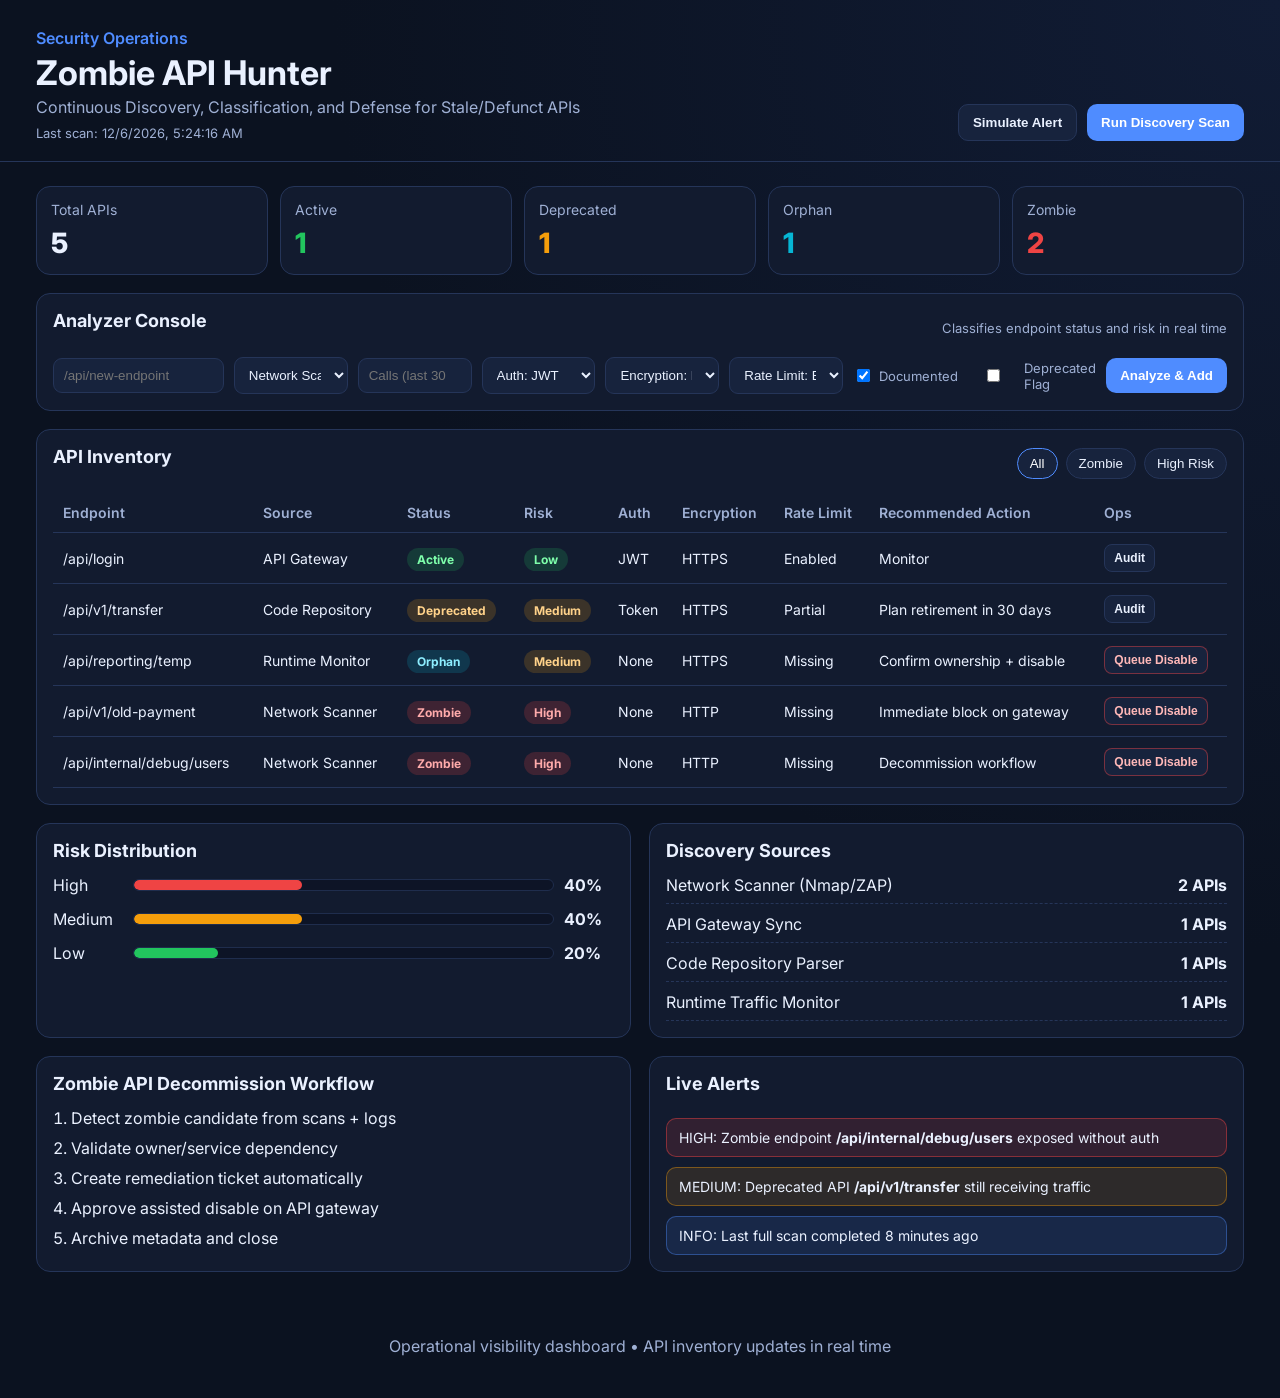
==== index.html @ e75af553 "prototype" ====
<!DOCTYPE html>
<html lang="en">
<head>
  <meta charset="UTF-8" />
  <meta name="viewport" content="width=device-width, initial-scale=1.0" />
  <title>Zombie API Hunter</title>
  <link rel="preconnect" href="https://fonts.googleapis.com" />
  <link rel="preconnect" href="https://fonts.gstatic.com" crossorigin />
  <link href="https://fonts.googleapis.com/css2?family=Inter:wght@400;500;600;700;800&display=swap" rel="stylesheet" />
  <link rel="stylesheet" href="styles.css" />
</head>
<body>
  <header class="topbar">
    <div>
      <p class="eyebrow">Security Operations</p>
      <h1>Zombie API Hunter</h1>
      <p class="subtitle">Continuous Discovery, Classification, and Defense for Stale/Defunct APIs</p>
      <p class="subtle" id="lastScan">Last scan: just now</p>
    </div>
    <div class="topbar-actions">
      <button class="btn btn-secondary" id="simulateBtn">Simulate Alert</button>
      <button class="btn btn-primary" id="scanBtn">Run Discovery Scan</button>
    </div>
  </header>

  <main class="dashboard">
    <section class="cards" aria-label="Key stats">
      <article class="card">
        <p class="card-title">Total APIs</p>
        <p class="card-value" id="totalApis">0</p>
      </article>
      <article class="card active">
        <p class="card-title">Active</p>
        <p class="card-value" id="activeApis">0</p>
      </article>
      <article class="card deprecated">
        <p class="card-title">Deprecated</p>
        <p class="card-value" id="deprecatedApis">0</p>
      </article>
      <article class="card orphan">
        <p class="card-title">Orphan</p>
        <p class="card-value" id="orphanApis">0</p>
      </article>
      <article class="card zombie">
        <p class="card-title">Zombie</p>
        <p class="card-value" id="zombieApis">0</p>
      </article>
    </section>

    <section class="panel">
      <div class="panel-header">
        <h2>Analyzer Console</h2>
        <span class="panel-note">Classifies endpoint status and risk in real time</span>
      </div>
      <form id="analyzerForm" class="analyzer-form">
        <input type="text" id="endpointInput" placeholder="/api/new-endpoint" required />
        <select id="sourceInput" required>
          <option value="network">Network Scanner</option>
          <option value="gateway">API Gateway</option>
          <option value="repo">Code Repository</option>
          <option value="runtime">Runtime Monitor</option>
        </select>
        <input type="number" id="callsInput" min="0" placeholder="Calls (last 30d)" required />
        <select id="authInput" required>
          <option value="jwt">Auth: JWT</option>
          <option value="token">Auth: Token</option>
          <option value="none">Auth: None</option>
        </select>
        <select id="encryptionInput" required>
          <option value="https">Encryption: HTTPS</option>
          <option value="http">Encryption: HTTP</option>
        </select>
        <select id="rateLimitInput" required>
          <option value="enabled">Rate Limit: Enabled</option>
          <option value="partial">Rate Limit: Partial</option>
          <option value="missing">Rate Limit: Missing</option>
        </select>
        <label><input type="checkbox" id="documentedInput" checked /> Documented</label>
        <label><input type="checkbox" id="deprecatedInput" /> Deprecated Flag</label>
        <button type="submit" class="btn btn-primary">Analyze & Add</button>
      </form>
    </section>

    <section class="panel inventory">
      <div class="panel-header">
        <h2>API Inventory</h2>
        <div class="filters">
          <button class="chip active" data-filter="all">All</button>
          <button class="chip" data-filter="zombie">Zombie</button>
          <button class="chip" data-filter="high">High Risk</button>
        </div>
      </div>
      <div class="table-wrap">
        <table>
          <thead>
            <tr>
              <th>Endpoint</th>
              <th>Source</th>
              <th>Status</th>
              <th>Risk</th>
              <th>Auth</th>
              <th>Encryption</th>
              <th>Rate Limit</th>
              <th>Recommended Action</th>
              <th>Ops</th>
            </tr>
          </thead>
          <tbody id="apiTableBody">
            <tr data-source="gateway" data-status="active" data-risk="low" data-documentation="true" data-calls="1200" data-deprecated="false">
              <td>/api/login</td>
              <td>API Gateway</td>
              <td><span class="badge status-active">Active</span></td>
              <td><span class="badge risk-low">Low</span></td>
              <td>JWT</td>
              <td>HTTPS</td>
              <td>Enabled</td>
              <td>Monitor</td>
              <td><button class="inline-btn" data-op="audit">Audit</button></td>
            </tr>
            <tr data-source="repo" data-status="deprecated" data-risk="medium" data-documentation="true" data-calls="56" data-deprecated="true">
              <td>/api/v1/transfer</td>
              <td>Code Repository</td>
              <td><span class="badge status-deprecated">Deprecated</span></td>
              <td><span class="badge risk-medium">Medium</span></td>
              <td>Token</td>
              <td>HTTPS</td>
              <td>Partial</td>
              <td>Plan retirement in 30 days</td>
              <td><button class="inline-btn" data-op="audit">Audit</button></td>
            </tr>
            <tr data-source="runtime" data-status="orphan" data-risk="medium" data-documentation="false" data-calls="0" data-deprecated="false">
              <td>/api/reporting/temp</td>
              <td>Runtime Monitor</td>
              <td><span class="badge status-orphan">Orphan</span></td>
              <td><span class="badge risk-medium">Medium</span></td>
              <td>None</td>
              <td>HTTPS</td>
              <td>Missing</td>
              <td>Confirm ownership + disable</td>
              <td><button class="inline-btn warn" data-op="queue-disable">Queue Disable</button></td>
            </tr>
            <tr data-source="network" data-status="zombie" data-risk="high" data-documentation="false" data-calls="0" data-deprecated="false">
              <td>/api/v1/old-payment</td>
              <td>Network Scanner</td>
              <td><span class="badge status-zombie">Zombie</span></td>
              <td><span class="badge risk-high">High</span></td>
              <td>None</td>
              <td>HTTP</td>
              <td>Missing</td>
              <td>Immediate block on gateway</td>
              <td><button class="inline-btn warn" data-op="queue-disable">Queue Disable</button></td>
            </tr>
            <tr data-source="network" data-status="zombie" data-risk="high" data-documentation="false" data-calls="0" data-deprecated="false">
              <td>/api/internal/debug/users</td>
              <td>Network Scanner</td>
              <td><span class="badge status-zombie">Zombie</span></td>
              <td><span class="badge risk-high">High</span></td>
              <td>None</td>
              <td>HTTP</td>
              <td>Missing</td>
              <td>Decommission workflow</td>
              <td><button class="inline-btn warn" data-op="queue-disable">Queue Disable</button></td>
            </tr>
          </tbody>
        </table>
      </div>
    </section>

    <section class="grid-2">
      <article class="panel">
        <h2>Risk Distribution</h2>
        <div class="bars">
          <div class="bar-row">
            <span>High</span>
            <div class="bar"><div class="fill high" id="highRiskFill" style="width: 0%"></div></div>
            <strong id="highRiskPct">0%</strong>
          </div>
          <div class="bar-row">
            <span>Medium</span>
            <div class="bar"><div class="fill medium" id="mediumRiskFill" style="width: 0%"></div></div>
            <strong id="mediumRiskPct">0%</strong>
          </div>
          <div class="bar-row">
            <span>Low</span>
            <div class="bar"><div class="fill low" id="lowRiskFill" style="width: 0%"></div></div>
            <strong id="lowRiskPct">0%</strong>
          </div>
        </div>
      </article>

      <article class="panel">
        <h2>Discovery Sources</h2>
        <ul class="source-list">
          <li><span>Network Scanner (Nmap/ZAP)</span><strong id="sourceNetwork">0 APIs</strong></li>
          <li><span>API Gateway Sync</span><strong id="sourceGateway">0 APIs</strong></li>
          <li><span>Code Repository Parser</span><strong id="sourceRepo">0 APIs</strong></li>
          <li><span>Runtime Traffic Monitor</span><strong id="sourceRuntime">0 APIs</strong></li>
        </ul>
      </article>
    </section>

    <section class="grid-2">
      <article class="panel">
        <h2>Zombie API Decommission Workflow</h2>
        <ol class="workflow">
          <li>Detect zombie candidate from scans + logs</li>
          <li>Validate owner/service dependency</li>
          <li>Create remediation ticket automatically</li>
          <li>Approve assisted disable on API gateway</li>
          <li>Archive metadata and close</li>
        </ol>
      </article>

      <article class="panel alerts" id="alertPanel">
        <h2>Live Alerts</h2>
        <div class="alert danger">HIGH: Zombie endpoint <strong>/api/internal/debug/users</strong> exposed without auth</div>
        <div class="alert warning">MEDIUM: Deprecated API <strong>/api/v1/transfer</strong> still receiving traffic</div>
        <div class="alert info">INFO: Last full scan completed 8 minutes ago</div>
      </article>
    </section>
  </main>

  <footer>
    <p>Operational visibility dashboard • API inventory updates in real time</p>
  </footer>

  <script src="script.js"></script>
</body>
</html>
---- styles.css ----
:root {
  --bg: #0b1220;
  --panel: #121b2f;
  --panel-soft: #17233d;
  --text: #eaf1ff;
  --muted: #9fb0d4;
  --line: #253559;
  --primary: #4f8cff;
  --active: #22c55e;
  --deprecated: #f59e0b;
  --orphan: #06b6d4;
  --zombie: #ef4444;
  --high: #ef4444;
  --medium: #f59e0b;
  --low: #22c55e;
}

* {
  box-sizing: border-box;
}

body {
  margin: 0;
  font-family: Inter, system-ui, -apple-system, Segoe UI, sans-serif;
  background: radial-gradient(circle at top right, #111c35 0%, var(--bg) 50%);
  color: var(--text);
}

.topbar {
  display: flex;
  justify-content: space-between;
  align-items: end;
  padding: 28px 36px 20px;
  border-bottom: 1px solid var(--line);
  gap: 16px;
}

.eyebrow {
  margin: 0;
  color: var(--primary);
  font-weight: 600;
}

h1 {
  margin: 4px 0;
  font-size: 34px;
}

.subtitle {
  margin: 0;
  color: var(--muted);
}

.subtle {
  margin: 8px 0 0;
  color: var(--muted);
  font-size: 13px;
}

.topbar-actions {
  display: flex;
  gap: 10px;
}

.btn {
  border: none;
  border-radius: 10px;
  padding: 10px 14px;
  cursor: pointer;
  font-weight: 600;
}

.btn-primary {
  background: var(--primary);
  color: white;
}

.btn-secondary {
  background: var(--panel-soft);
  color: var(--text);
  border: 1px solid var(--line);
}

.dashboard {
  padding: 24px 36px 40px;
  display: grid;
  gap: 18px;
}

.cards {
  display: grid;
  grid-template-columns: repeat(5, 1fr);
  gap: 12px;
}

.card {
  background: var(--panel);
  border: 1px solid var(--line);
  border-radius: 14px;
  padding: 14px;
}

.card-title {
  margin: 0;
  color: var(--muted);
  font-size: 14px;
}

.card-value {
  margin: 8px 0 0;
  font-size: 28px;
  font-weight: 800;
}

.card.active .card-value {
  color: var(--active);
}

.card.deprecated .card-value {
  color: var(--deprecated);
}

.card.orphan .card-value {
  color: var(--orphan);
}

.card.zombie .card-value {
  color: var(--zombie);
}

.panel {
  background: var(--panel);
  border: 1px solid var(--line);
  border-radius: 14px;
  padding: 16px;
}

.panel h2 {
  margin: 0 0 14px;
  font-size: 18px;
}

.panel-header {
  display: flex;
  justify-content: space-between;
  align-items: center;
  margin-bottom: 12px;
}

.panel-note {
  color: var(--muted);
  font-size: 13px;
}

.analyzer-form {
  display: grid;
  grid-template-columns: 1.5fr 1fr 1fr 1fr 1fr 1fr auto auto auto;
  gap: 10px;
  align-items: center;
}

.analyzer-form input,
.analyzer-form select {
  width: 100%;
  background: var(--panel-soft);
  border: 1px solid var(--line);
  color: var(--text);
  border-radius: 9px;
  padding: 9px 10px;
}

.analyzer-form label {
  font-size: 13px;
  color: var(--muted);
  display: flex;
  align-items: center;
  gap: 6px;
}

.filters {
  display: flex;
  gap: 8px;
}

.chip {
  border: 1px solid var(--line);
  background: var(--panel-soft);
  color: var(--text);
  border-radius: 999px;
  padding: 7px 12px;
  cursor: pointer;
}

.chip.active {
  border-color: var(--primary);
  color: white;
}

.table-wrap {
  overflow-x: auto;
}

table {
  width: 100%;
  border-collapse: collapse;
  min-width: 860px;
}

th,
td {
  border-bottom: 1px solid var(--line);
  text-align: left;
  padding: 11px 10px;
  font-size: 14px;
}

th {
  color: var(--muted);
  font-weight: 600;
}

.badge {
  border-radius: 999px;
  padding: 4px 10px;
  font-size: 12px;
  font-weight: 700;
}

.inline-btn {
  background: var(--panel-soft);
  border: 1px solid var(--line);
  color: var(--text);
  border-radius: 8px;
  padding: 6px 9px;
  cursor: pointer;
  font-size: 12px;
  font-weight: 600;
}

.inline-btn.warn {
  border-color: rgba(239, 68, 68, 0.45);
  color: #ffb8b8;
}

.status-active {
  background: rgba(34, 197, 94, 0.18);
  color: #7effab;
}

.status-deprecated {
  background: rgba(245, 158, 11, 0.18);
  color: #ffd28a;
}

.status-orphan {
  background: rgba(6, 182, 212, 0.18);
  color: #8deeff;
}

.status-zombie {
  background: rgba(239, 68, 68, 0.2);
  color: #ffabab;
}

.risk-high {
  background: rgba(239, 68, 68, 0.2);
  color: #ffabab;
}

.risk-medium {
  background: rgba(245, 158, 11, 0.18);
  color: #ffd28a;
}

.risk-low {
  background: rgba(34, 197, 94, 0.18);
  color: #7effab;
}

.grid-2 {
  display: grid;
  grid-template-columns: 1fr 1fr;
  gap: 18px;
}

.bars {
  display: grid;
  gap: 14px;
}

.bar-row {
  display: grid;
  grid-template-columns: 70px 1fr 50px;
  align-items: center;
  gap: 10px;
}

.bar {
  height: 12px;
  border-radius: 999px;
  background: #0d1426;
  overflow: hidden;
  border: 1px solid #1f2d4d;
}

.fill {
  height: 100%;
  border-radius: 999px;
}

.fill.high {
  background: var(--high);
}

.fill.medium {
  background: var(--medium);
}

.fill.low {
  background: var(--low);
}

.source-list,
.workflow {
  margin: 0;
  padding-left: 18px;
  display: grid;
  gap: 10px;
}

.source-list {
  list-style: none;
  padding: 0;
}

.source-list li {
  display: flex;
  justify-content: space-between;
  border-bottom: 1px dashed var(--line);
  padding-bottom: 8px;
}

.alerts {
  display: grid;
  gap: 10px;
}

.alert {
  border-radius: 10px;
  padding: 10px 12px;
  border: 1px solid var(--line);
  font-size: 14px;
}

.alert.danger {
  background: rgba(239, 68, 68, 0.14);
  border-color: rgba(239, 68, 68, 0.45);
}

.alert.warning {
  background: rgba(245, 158, 11, 0.12);
  border-color: rgba(245, 158, 11, 0.4);
}

.alert.info {
  background: rgba(79, 140, 255, 0.12);
  border-color: rgba(79, 140, 255, 0.4);
}

footer {
  text-align: center;
  color: var(--muted);
  padding: 8px 20px 26px;
}

@media (max-width: 1024px) {
  .cards {
    grid-template-columns: repeat(2, 1fr);
  }

  .analyzer-form {
    grid-template-columns: 1fr 1fr;
  }

  .grid-2 {
    grid-template-columns: 1fr;
  }

  .topbar {
    flex-direction: column;
    align-items: start;
  }
}
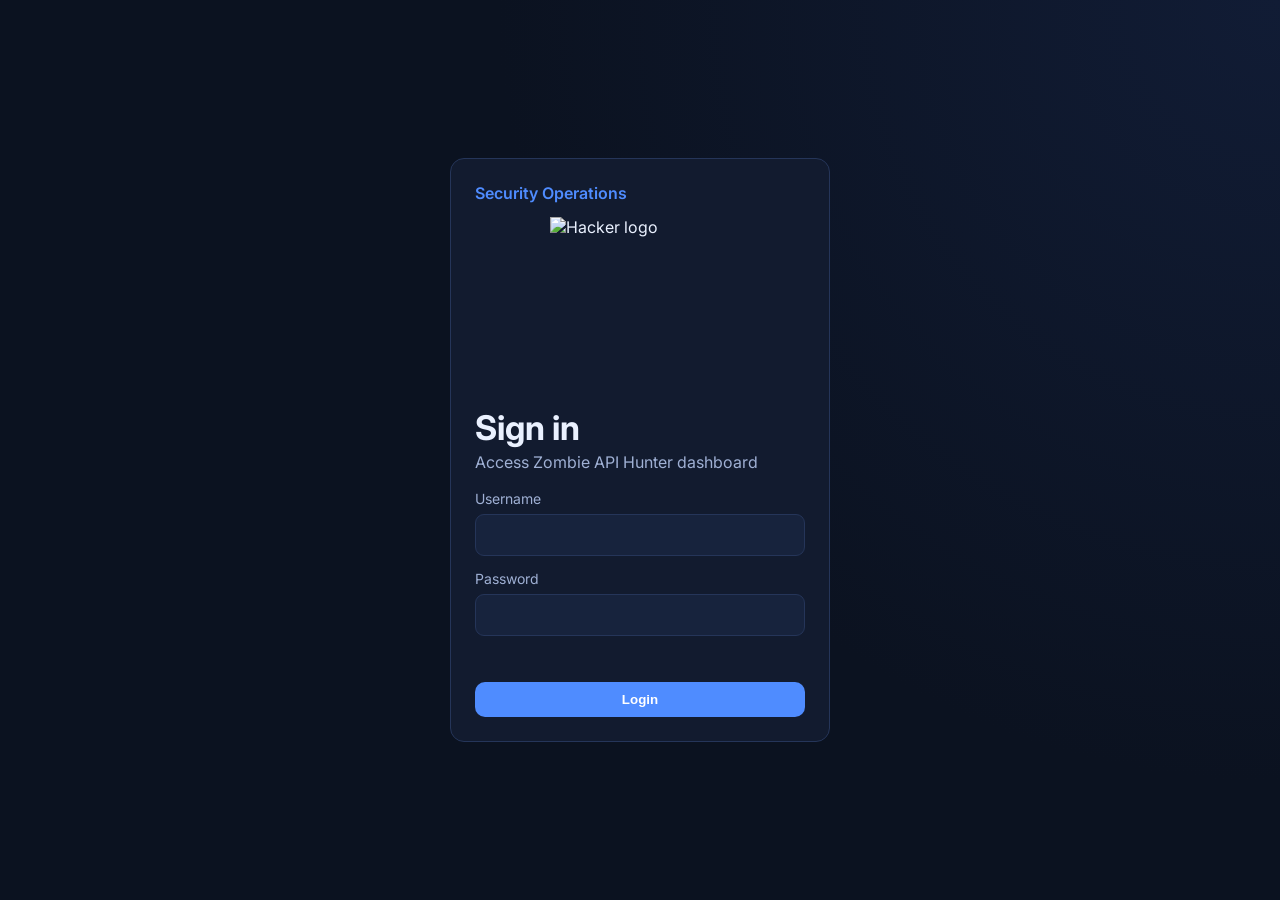
==== commit 1d430079: "log in page" ====
--- a/index.html
+++ b/index.html
@@ -1,229 +1,230 @@
-<!DOCTYPE html>
-<html lang="en">
-<head>
-  <meta charset="UTF-8" />
-  <meta name="viewport" content="width=device-width, initial-scale=1.0" />
-  <title>Zombie API Hunter</title>
-  <link rel="preconnect" href="https://fonts.googleapis.com" />
-  <link rel="preconnect" href="https://fonts.gstatic.com" crossorigin />
-  <link href="https://fonts.googleapis.com/css2?family=Inter:wght@400;500;600;700;800&display=swap" rel="stylesheet" />
-  <link rel="stylesheet" href="styles.css" />
-</head>
-<body>
-  <header class="topbar">
-    <div>
-      <p class="eyebrow">Security Operations</p>
-      <h1>Zombie API Hunter</h1>
-      <p class="subtitle">Continuous Discovery, Classification, and Defense for Stale/Defunct APIs</p>
-      <p class="subtle" id="lastScan">Last scan: just now</p>
-    </div>
-    <div class="topbar-actions">
-      <button class="btn btn-secondary" id="simulateBtn">Simulate Alert</button>
-      <button class="btn btn-primary" id="scanBtn">Run Discovery Scan</button>
-    </div>
-  </header>
-
-  <main class="dashboard">
-    <section class="cards" aria-label="Key stats">
-      <article class="card">
-        <p class="card-title">Total APIs</p>
-        <p class="card-value" id="totalApis">0</p>
-      </article>
-      <article class="card active">
-        <p class="card-title">Active</p>
-        <p class="card-value" id="activeApis">0</p>
-      </article>
-      <article class="card deprecated">
-        <p class="card-title">Deprecated</p>
-        <p class="card-value" id="deprecatedApis">0</p>
-      </article>
-      <article class="card orphan">
-        <p class="card-title">Orphan</p>
-        <p class="card-value" id="orphanApis">0</p>
-      </article>
-      <article class="card zombie">
-        <p class="card-title">Zombie</p>
-        <p class="card-value" id="zombieApis">0</p>
-      </article>
-    </section>
-
-    <section class="panel">
-      <div class="panel-header">
-        <h2>Analyzer Console</h2>
-        <span class="panel-note">Classifies endpoint status and risk in real time</span>
-      </div>
-      <form id="analyzerForm" class="analyzer-form">
-        <input type="text" id="endpointInput" placeholder="/api/new-endpoint" required />
-        <select id="sourceInput" required>
-          <option value="network">Network Scanner</option>
-          <option value="gateway">API Gateway</option>
-          <option value="repo">Code Repository</option>
-          <option value="runtime">Runtime Monitor</option>
-        </select>
-        <input type="number" id="callsInput" min="0" placeholder="Calls (last 30d)" required />
-        <select id="authInput" required>
-          <option value="jwt">Auth: JWT</option>
-          <option value="token">Auth: Token</option>
-          <option value="none">Auth: None</option>
-        </select>
-        <select id="encryptionInput" required>
-          <option value="https">Encryption: HTTPS</option>
-          <option value="http">Encryption: HTTP</option>
-        </select>
-        <select id="rateLimitInput" required>
-          <option value="enabled">Rate Limit: Enabled</option>
-          <option value="partial">Rate Limit: Partial</option>
-          <option value="missing">Rate Limit: Missing</option>
-        </select>
-        <label><input type="checkbox" id="documentedInput" checked /> Documented</label>
-        <label><input type="checkbox" id="deprecatedInput" /> Deprecated Flag</label>
-        <button type="submit" class="btn btn-primary">Analyze & Add</button>
-      </form>
-    </section>
-
-    <section class="panel inventory">
-      <div class="panel-header">
-        <h2>API Inventory</h2>
-        <div class="filters">
-          <button class="chip active" data-filter="all">All</button>
-          <button class="chip" data-filter="zombie">Zombie</button>
-          <button class="chip" data-filter="high">High Risk</button>
-        </div>
-      </div>
-      <div class="table-wrap">
-        <table>
-          <thead>
-            <tr>
-              <th>Endpoint</th>
-              <th>Source</th>
-              <th>Status</th>
-              <th>Risk</th>
-              <th>Auth</th>
-              <th>Encryption</th>
-              <th>Rate Limit</th>
-              <th>Recommended Action</th>
-              <th>Ops</th>
-            </tr>
-          </thead>
-          <tbody id="apiTableBody">
-            <tr data-source="gateway" data-status="active" data-risk="low" data-documentation="true" data-calls="1200" data-deprecated="false">
-              <td>/api/login</td>
-              <td>API Gateway</td>
-              <td><span class="badge status-active">Active</span></td>
-              <td><span class="badge risk-low">Low</span></td>
-              <td>JWT</td>
-              <td>HTTPS</td>
-              <td>Enabled</td>
-              <td>Monitor</td>
-              <td><button class="inline-btn" data-op="audit">Audit</button></td>
-            </tr>
-            <tr data-source="repo" data-status="deprecated" data-risk="medium" data-documentation="true" data-calls="56" data-deprecated="true">
-              <td>/api/v1/transfer</td>
-              <td>Code Repository</td>
-              <td><span class="badge status-deprecated">Deprecated</span></td>
-              <td><span class="badge risk-medium">Medium</span></td>
-              <td>Token</td>
-              <td>HTTPS</td>
-              <td>Partial</td>
-              <td>Plan retirement in 30 days</td>
-              <td><button class="inline-btn" data-op="audit">Audit</button></td>
-            </tr>
-            <tr data-source="runtime" data-status="orphan" data-risk="medium" data-documentation="false" data-calls="0" data-deprecated="false">
-              <td>/api/reporting/temp</td>
-              <td>Runtime Monitor</td>
-              <td><span class="badge status-orphan">Orphan</span></td>
-              <td><span class="badge risk-medium">Medium</span></td>
-              <td>None</td>
-              <td>HTTPS</td>
-              <td>Missing</td>
-              <td>Confirm ownership + disable</td>
-              <td><button class="inline-btn warn" data-op="queue-disable">Queue Disable</button></td>
-            </tr>
-            <tr data-source="network" data-status="zombie" data-risk="high" data-documentation="false" data-calls="0" data-deprecated="false">
-              <td>/api/v1/old-payment</td>
-              <td>Network Scanner</td>
-              <td><span class="badge status-zombie">Zombie</span></td>
-              <td><span class="badge risk-high">High</span></td>
-              <td>None</td>
-              <td>HTTP</td>
-              <td>Missing</td>
-              <td>Immediate block on gateway</td>
-              <td><button class="inline-btn warn" data-op="queue-disable">Queue Disable</button></td>
-            </tr>
-            <tr data-source="network" data-status="zombie" data-risk="high" data-documentation="false" data-calls="0" data-deprecated="false">
-              <td>/api/internal/debug/users</td>
-              <td>Network Scanner</td>
-              <td><span class="badge status-zombie">Zombie</span></td>
-              <td><span class="badge risk-high">High</span></td>
-              <td>None</td>
-              <td>HTTP</td>
-              <td>Missing</td>
-              <td>Decommission workflow</td>
-              <td><button class="inline-btn warn" data-op="queue-disable">Queue Disable</button></td>
-            </tr>
-          </tbody>
-        </table>
-      </div>
-    </section>
-
-    <section class="grid-2">
-      <article class="panel">
-        <h2>Risk Distribution</h2>
-        <div class="bars">
-          <div class="bar-row">
-            <span>High</span>
-            <div class="bar"><div class="fill high" id="highRiskFill" style="width: 0%"></div></div>
-            <strong id="highRiskPct">0%</strong>
-          </div>
-          <div class="bar-row">
-            <span>Medium</span>
-            <div class="bar"><div class="fill medium" id="mediumRiskFill" style="width: 0%"></div></div>
-            <strong id="mediumRiskPct">0%</strong>
-          </div>
-          <div class="bar-row">
-            <span>Low</span>
-            <div class="bar"><div class="fill low" id="lowRiskFill" style="width: 0%"></div></div>
-            <strong id="lowRiskPct">0%</strong>
-          </div>
-        </div>
-      </article>
-
-      <article class="panel">
-        <h2>Discovery Sources</h2>
-        <ul class="source-list">
-          <li><span>Network Scanner (Nmap/ZAP)</span><strong id="sourceNetwork">0 APIs</strong></li>
-          <li><span>API Gateway Sync</span><strong id="sourceGateway">0 APIs</strong></li>
-          <li><span>Code Repository Parser</span><strong id="sourceRepo">0 APIs</strong></li>
-          <li><span>Runtime Traffic Monitor</span><strong id="sourceRuntime">0 APIs</strong></li>
-        </ul>
-      </article>
-    </section>
-
-    <section class="grid-2">
-      <article class="panel">
-        <h2>Zombie API Decommission Workflow</h2>
-        <ol class="workflow">
-          <li>Detect zombie candidate from scans + logs</li>
-          <li>Validate owner/service dependency</li>
-          <li>Create remediation ticket automatically</li>
-          <li>Approve assisted disable on API gateway</li>
-          <li>Archive metadata and close</li>
-        </ol>
-      </article>
-
-      <article class="panel alerts" id="alertPanel">
-        <h2>Live Alerts</h2>
-        <div class="alert danger">HIGH: Zombie endpoint <strong>/api/internal/debug/users</strong> exposed without auth</div>
-        <div class="alert warning">MEDIUM: Deprecated API <strong>/api/v1/transfer</strong> still receiving traffic</div>
-        <div class="alert info">INFO: Last full scan completed 8 minutes ago</div>
-      </article>
-    </section>
-  </main>
-
-  <footer>
-    <p>Operational visibility dashboard • API inventory updates in real time</p>
-  </footer>
-
-  <script src="script.js"></script>
-</body>
+<!DOCTYPE html>
+<html lang="en">
+<head>
+  <meta charset="UTF-8" />
+  <meta name="viewport" content="width=device-width, initial-scale=1.0" />
+  <title>Zombie API Hunter</title>
+  <link rel="preconnect" href="https://fonts.googleapis.com" />
+  <link rel="preconnect" href="https://fonts.gstatic.com" crossorigin />
+  <link href="https://fonts.googleapis.com/css2?family=Inter:wght@400;500;600;700;800&display=swap" rel="stylesheet" />
+  <link rel="stylesheet" href="styles.css" />
+</head>
+<body>
+  <header class="topbar">
+    <div>
+      <p class="eyebrow">Security Operations</p>
+      <h1>Zombie API Hunter</h1>
+      <p class="subtitle">Continuous Discovery, Classification, and Defense for Stale/Defunct APIs</p>
+      <p class="subtle" id="lastScan">Last scan: just now</p>
+    </div>
+    <div class="topbar-actions">
+      <button class="btn btn-secondary" id="logoutBtn">Logout</button>
+      <button class="btn btn-secondary" id="simulateBtn">Simulate Alert</button>
+      <button class="btn btn-primary" id="scanBtn">Run Discovery Scan</button>
+    </div>
+  </header>
+
+  <main class="dashboard">
+    <section class="cards" aria-label="Key stats">
+      <article class="card">
+        <p class="card-title">Total APIs</p>
+        <p class="card-value" id="totalApis">0</p>
+      </article>
+      <article class="card active">
+        <p class="card-title">Active</p>
+        <p class="card-value" id="activeApis">0</p>
+      </article>
+      <article class="card deprecated">
+        <p class="card-title">Deprecated</p>
+        <p class="card-value" id="deprecatedApis">0</p>
+      </article>
+      <article class="card orphan">
+        <p class="card-title">Orphan</p>
+        <p class="card-value" id="orphanApis">0</p>
+      </article>
+      <article class="card zombie">
+        <p class="card-title">Zombie</p>
+        <p class="card-value" id="zombieApis">0</p>
+      </article>
+    </section>
+
+    <section class="panel">
+      <div class="panel-header">
+        <h2>Analyzer Console</h2>
+        <span class="panel-note">Classifies endpoint status and risk in real time</span>
+      </div>
+      <form id="analyzerForm" class="analyzer-form">
+        <input type="text" id="endpointInput" placeholder="/api/new-endpoint" required />
+        <select id="sourceInput" required>
+          <option value="network">Network Scanner</option>
+          <option value="gateway">API Gateway</option>
+          <option value="repo">Code Repository</option>
+          <option value="runtime">Runtime Monitor</option>
+        </select>
+        <input type="number" id="callsInput" min="0" placeholder="Calls (last 30d)" required />
+        <select id="authInput" required>
+          <option value="jwt">Auth: JWT</option>
+          <option value="token">Auth: Token</option>
+          <option value="none">Auth: None</option>
+        </select>
+        <select id="encryptionInput" required>
+          <option value="https">Encryption: HTTPS</option>
+          <option value="http">Encryption: HTTP</option>
+        </select>
+        <select id="rateLimitInput" required>
+          <option value="enabled">Rate Limit: Enabled</option>
+          <option value="partial">Rate Limit: Partial</option>
+          <option value="missing">Rate Limit: Missing</option>
+        </select>
+        <label><input type="checkbox" id="documentedInput" checked /> Documented</label>
+        <label><input type="checkbox" id="deprecatedInput" /> Deprecated Flag</label>
+        <button type="submit" class="btn btn-primary">Analyze & Add</button>
+      </form>
+    </section>
+
+    <section class="panel inventory">
+      <div class="panel-header">
+        <h2>API Inventory</h2>
+        <div class="filters">
+          <button class="chip active" data-filter="all">All</button>
+          <button class="chip" data-filter="zombie">Zombie</button>
+          <button class="chip" data-filter="high">High Risk</button>
+        </div>
+      </div>
+      <div class="table-wrap">
+        <table>
+          <thead>
+            <tr>
+              <th>Endpoint</th>
+              <th>Source</th>
+              <th>Status</th>
+              <th>Risk</th>
+              <th>Auth</th>
+              <th>Encryption</th>
+              <th>Rate Limit</th>
+              <th>Recommended Action</th>
+              <th>Ops</th>
+            </tr>
+          </thead>
+          <tbody id="apiTableBody">
+            <tr data-source="gateway" data-status="active" data-risk="low" data-documentation="true" data-calls="1200" data-deprecated="false">
+              <td>/api/login</td>
+              <td>API Gateway</td>
+              <td><span class="badge status-active">Active</span></td>
+              <td><span class="badge risk-low">Low</span></td>
+              <td>JWT</td>
+              <td>HTTPS</td>
+              <td>Enabled</td>
+              <td>Monitor</td>
+              <td><button class="inline-btn" data-op="audit">Audit</button></td>
+            </tr>
+            <tr data-source="repo" data-status="deprecated" data-risk="medium" data-documentation="true" data-calls="56" data-deprecated="true">
+              <td>/api/v1/transfer</td>
+              <td>Code Repository</td>
+              <td><span class="badge status-deprecated">Deprecated</span></td>
+              <td><span class="badge risk-medium">Medium</span></td>
+              <td>Token</td>
+              <td>HTTPS</td>
+              <td>Partial</td>
+              <td>Plan retirement in 30 days</td>
+              <td><button class="inline-btn" data-op="audit">Audit</button></td>
+            </tr>
+            <tr data-source="runtime" data-status="orphan" data-risk="medium" data-documentation="false" data-calls="0" data-deprecated="false">
+              <td>/api/reporting/temp</td>
+              <td>Runtime Monitor</td>
+              <td><span class="badge status-orphan">Orphan</span></td>
+              <td><span class="badge risk-medium">Medium</span></td>
+              <td>None</td>
+              <td>HTTPS</td>
+              <td>Missing</td>
+              <td>Confirm ownership + disable</td>
+              <td><button class="inline-btn warn" data-op="queue-disable">Queue Disable</button></td>
+            </tr>
+            <tr data-source="network" data-status="zombie" data-risk="high" data-documentation="false" data-calls="0" data-deprecated="false">
+              <td>/api/v1/old-payment</td>
+              <td>Network Scanner</td>
+              <td><span class="badge status-zombie">Zombie</span></td>
+              <td><span class="badge risk-high">High</span></td>
+              <td>None</td>
+              <td>HTTP</td>
+              <td>Missing</td>
+              <td>Immediate block on gateway</td>
+              <td><button class="inline-btn warn" data-op="queue-disable">Queue Disable</button></td>
+            </tr>
+            <tr data-source="network" data-status="zombie" data-risk="high" data-documentation="false" data-calls="0" data-deprecated="false">
+              <td>/api/internal/debug/users</td>
+              <td>Network Scanner</td>
+              <td><span class="badge status-zombie">Zombie</span></td>
+              <td><span class="badge risk-high">High</span></td>
+              <td>None</td>
+              <td>HTTP</td>
+              <td>Missing</td>
+              <td>Decommission workflow</td>
+              <td><button class="inline-btn warn" data-op="queue-disable">Queue Disable</button></td>
+            </tr>
+          </tbody>
+        </table>
+      </div>
+    </section>
+
+    <section class="grid-2">
+      <article class="panel">
+        <h2>Risk Distribution</h2>
+        <div class="bars">
+          <div class="bar-row">
+            <span>High</span>
+            <div class="bar"><div class="fill high" id="highRiskFill" style="width: 0%"></div></div>
+            <strong id="highRiskPct">0%</strong>
+          </div>
+          <div class="bar-row">
+            <span>Medium</span>
+            <div class="bar"><div class="fill medium" id="mediumRiskFill" style="width: 0%"></div></div>
+            <strong id="mediumRiskPct">0%</strong>
+          </div>
+          <div class="bar-row">
+            <span>Low</span>
+            <div class="bar"><div class="fill low" id="lowRiskFill" style="width: 0%"></div></div>
+            <strong id="lowRiskPct">0%</strong>
+          </div>
+        </div>
+      </article>
+
+      <article class="panel">
+        <h2>Discovery Sources</h2>
+        <ul class="source-list">
+          <li><span>Network Scanner (Nmap/ZAP)</span><strong id="sourceNetwork">0 APIs</strong></li>
+          <li><span>API Gateway Sync</span><strong id="sourceGateway">0 APIs</strong></li>
+          <li><span>Code Repository Parser</span><strong id="sourceRepo">0 APIs</strong></li>
+          <li><span>Runtime Traffic Monitor</span><strong id="sourceRuntime">0 APIs</strong></li>
+        </ul>
+      </article>
+    </section>
+
+    <section class="grid-2">
+      <article class="panel">
+        <h2>Zombie API Decommission Workflow</h2>
+        <ol class="workflow">
+          <li>Detect zombie candidate from scans + logs</li>
+          <li>Validate owner/service dependency</li>
+          <li>Create remediation ticket automatically</li>
+          <li>Approve assisted disable on API gateway</li>
+          <li>Archive metadata and close</li>
+        </ol>
+      </article>
+
+      <article class="panel alerts" id="alertPanel">
+        <h2>Live Alerts</h2>
+        <div class="alert danger">HIGH: Zombie endpoint <strong>/api/internal/debug/users</strong> exposed without auth</div>
+        <div class="alert warning">MEDIUM: Deprecated API <strong>/api/v1/transfer</strong> still receiving traffic</div>
+        <div class="alert info">INFO: Last full scan completed 8 minutes ago</div>
+      </article>
+    </section>
+  </main>
+
+  <footer>
+    <p>Operational visibility dashboard • API inventory updates in real time</p>
+  </footer>
+
+  <script src="script.js"></script>
+</body>
 </html>
--- a/styles.css
+++ b/styles.css
@@ -1,393 +1,474 @@
-:root {
-  --bg: #0b1220;
-  --panel: #121b2f;
-  --panel-soft: #17233d;
-  --text: #eaf1ff;
-  --muted: #9fb0d4;
-  --line: #253559;
-  --primary: #4f8cff;
-  --active: #22c55e;
-  --deprecated: #f59e0b;
-  --orphan: #06b6d4;
-  --zombie: #ef4444;
-  --high: #ef4444;
-  --medium: #f59e0b;
-  --low: #22c55e;
-}
-
-* {
-  box-sizing: border-box;
-}
-
-body {
-  margin: 0;
-  font-family: Inter, system-ui, -apple-system, Segoe UI, sans-serif;
-  background: radial-gradient(circle at top right, #111c35 0%, var(--bg) 50%);
-  color: var(--text);
-}
-
-.topbar {
-  display: flex;
-  justify-content: space-between;
-  align-items: end;
-  padding: 28px 36px 20px;
-  border-bottom: 1px solid var(--line);
-  gap: 16px;
-}
-
-.eyebrow {
-  margin: 0;
-  color: var(--primary);
-  font-weight: 600;
-}
-
-h1 {
-  margin: 4px 0;
-  font-size: 34px;
-}
-
-.subtitle {
-  margin: 0;
-  color: var(--muted);
-}
-
-.subtle {
-  margin: 8px 0 0;
-  color: var(--muted);
-  font-size: 13px;
-}
-
-.topbar-actions {
-  display: flex;
-  gap: 10px;
-}
-
-.btn {
-  border: none;
-  border-radius: 10px;
-  padding: 10px 14px;
-  cursor: pointer;
-  font-weight: 600;
-}
-
-.btn-primary {
-  background: var(--primary);
-  color: white;
-}
-
-.btn-secondary {
-  background: var(--panel-soft);
-  color: var(--text);
-  border: 1px solid var(--line);
-}
-
-.dashboard {
-  padding: 24px 36px 40px;
-  display: grid;
-  gap: 18px;
-}
-
-.cards {
-  display: grid;
-  grid-template-columns: repeat(5, 1fr);
-  gap: 12px;
-}
-
-.card {
-  background: var(--panel);
-  border: 1px solid var(--line);
-  border-radius: 14px;
-  padding: 14px;
-}
-
-.card-title {
-  margin: 0;
-  color: var(--muted);
-  font-size: 14px;
-}
-
-.card-value {
-  margin: 8px 0 0;
-  font-size: 28px;
-  font-weight: 800;
-}
-
-.card.active .card-value {
-  color: var(--active);
-}
-
-.card.deprecated .card-value {
-  color: var(--deprecated);
-}
-
-.card.orphan .card-value {
-  color: var(--orphan);
-}
-
-.card.zombie .card-value {
-  color: var(--zombie);
-}
-
-.panel {
-  background: var(--panel);
-  border: 1px solid var(--line);
-  border-radius: 14px;
-  padding: 16px;
-}
-
-.panel h2 {
-  margin: 0 0 14px;
-  font-size: 18px;
-}
-
-.panel-header {
-  display: flex;
-  justify-content: space-between;
-  align-items: center;
-  margin-bottom: 12px;
-}
-
-.panel-note {
-  color: var(--muted);
-  font-size: 13px;
-}
-
-.analyzer-form {
-  display: grid;
-  grid-template-columns: 1.5fr 1fr 1fr 1fr 1fr 1fr auto auto auto;
-  gap: 10px;
-  align-items: center;
-}
-
-.analyzer-form input,
-.analyzer-form select {
-  width: 100%;
-  background: var(--panel-soft);
-  border: 1px solid var(--line);
-  color: var(--text);
-  border-radius: 9px;
-  padding: 9px 10px;
-}
-
-.analyzer-form label {
-  font-size: 13px;
-  color: var(--muted);
-  display: flex;
-  align-items: center;
-  gap: 6px;
-}
-
-.filters {
-  display: flex;
-  gap: 8px;
-}
-
-.chip {
-  border: 1px solid var(--line);
-  background: var(--panel-soft);
-  color: var(--text);
-  border-radius: 999px;
-  padding: 7px 12px;
-  cursor: pointer;
-}
-
-.chip.active {
-  border-color: var(--primary);
-  color: white;
-}
-
-.table-wrap {
-  overflow-x: auto;
-}
-
-table {
-  width: 100%;
-  border-collapse: collapse;
-  min-width: 860px;
-}
-
-th,
-td {
-  border-bottom: 1px solid var(--line);
-  text-align: left;
-  padding: 11px 10px;
-  font-size: 14px;
-}
-
-th {
-  color: var(--muted);
-  font-weight: 600;
-}
-
-.badge {
-  border-radius: 999px;
-  padding: 4px 10px;
-  font-size: 12px;
-  font-weight: 700;
-}
-
-.inline-btn {
-  background: var(--panel-soft);
-  border: 1px solid var(--line);
-  color: var(--text);
-  border-radius: 8px;
-  padding: 6px 9px;
-  cursor: pointer;
-  font-size: 12px;
-  font-weight: 600;
-}
-
-.inline-btn.warn {
-  border-color: rgba(239, 68, 68, 0.45);
-  color: #ffb8b8;
-}
-
-.status-active {
-  background: rgba(34, 197, 94, 0.18);
-  color: #7effab;
-}
-
-.status-deprecated {
-  background: rgba(245, 158, 11, 0.18);
-  color: #ffd28a;
-}
-
-.status-orphan {
-  background: rgba(6, 182, 212, 0.18);
-  color: #8deeff;
-}
-
-.status-zombie {
-  background: rgba(239, 68, 68, 0.2);
-  color: #ffabab;
-}
-
-.risk-high {
-  background: rgba(239, 68, 68, 0.2);
-  color: #ffabab;
-}
-
-.risk-medium {
-  background: rgba(245, 158, 11, 0.18);
-  color: #ffd28a;
-}
-
-.risk-low {
-  background: rgba(34, 197, 94, 0.18);
-  color: #7effab;
-}
-
-.grid-2 {
-  display: grid;
-  grid-template-columns: 1fr 1fr;
-  gap: 18px;
-}
-
-.bars {
-  display: grid;
-  gap: 14px;
-}
-
-.bar-row {
-  display: grid;
-  grid-template-columns: 70px 1fr 50px;
-  align-items: center;
-  gap: 10px;
-}
-
-.bar {
-  height: 12px;
-  border-radius: 999px;
-  background: #0d1426;
-  overflow: hidden;
-  border: 1px solid #1f2d4d;
-}
-
-.fill {
-  height: 100%;
-  border-radius: 999px;
-}
-
-.fill.high {
-  background: var(--high);
-}
-
-.fill.medium {
-  background: var(--medium);
-}
-
-.fill.low {
-  background: var(--low);
-}
-
-.source-list,
-.workflow {
-  margin: 0;
-  padding-left: 18px;
-  display: grid;
-  gap: 10px;
-}
-
-.source-list {
-  list-style: none;
-  padding: 0;
-}
-
-.source-list li {
-  display: flex;
-  justify-content: space-between;
-  border-bottom: 1px dashed var(--line);
-  padding-bottom: 8px;
-}
-
-.alerts {
-  display: grid;
-  gap: 10px;
-}
-
-.alert {
-  border-radius: 10px;
-  padding: 10px 12px;
-  border: 1px solid var(--line);
-  font-size: 14px;
-}
-
-.alert.danger {
-  background: rgba(239, 68, 68, 0.14);
-  border-color: rgba(239, 68, 68, 0.45);
-}
-
-.alert.warning {
-  background: rgba(245, 158, 11, 0.12);
-  border-color: rgba(245, 158, 11, 0.4);
-}
-
-.alert.info {
-  background: rgba(79, 140, 255, 0.12);
-  border-color: rgba(79, 140, 255, 0.4);
-}
-
-footer {
-  text-align: center;
-  color: var(--muted);
-  padding: 8px 20px 26px;
-}
-
-@media (max-width: 1024px) {
-  .cards {
-    grid-template-columns: repeat(2, 1fr);
-  }
-
-  .analyzer-form {
-    grid-template-columns: 1fr 1fr;
-  }
-
-  .grid-2 {
-    grid-template-columns: 1fr;
-  }
-
-  .topbar {
-    flex-direction: column;
-    align-items: start;
-  }
+:root {
+  --bg: #0b1220;
+  --panel: #121b2f;
+  --panel-soft: #17233d;
+  --text: #eaf1ff;
+  --muted: #9fb0d4;
+  --line: #253559;
+  --primary: #4f8cff;
+  --active: #22c55e;
+  --deprecated: #f59e0b;
+  --orphan: #06b6d4;
+  --zombie: #ef4444;
+  --high: #ef4444;
+  --medium: #f59e0b;
+  --low: #22c55e;
+}
+
+* {
+  box-sizing: border-box;
+}
+
+body {
+  margin: 0;
+  font-family: Inter, system-ui, -apple-system, Segoe UI, sans-serif;
+  background: radial-gradient(circle at top right, #111c35 0%, var(--bg) 50%);
+  color: var(--text);
+}
+
+.login-page {
+  min-height: 100vh;
+  display: grid;
+  place-items: center;
+  padding: 24px;
+}
+
+.topbar {
+  display: flex;
+  justify-content: space-between;
+  align-items: end;
+  padding: 28px 36px 20px;
+  border-bottom: 1px solid var(--line);
+  gap: 16px;
+}
+
+.eyebrow {
+  margin: 0;
+  color: var(--primary);
+  font-weight: 600;
+}
+
+h1 {
+  margin: 4px 0;
+  font-size: 34px;
+}
+
+.subtitle {
+  margin: 0;
+  color: var(--muted);
+}
+
+.subtle {
+  margin: 8px 0 0;
+  color: var(--muted);
+  font-size: 13px;
+}
+
+.topbar-actions {
+  display: flex;
+  gap: 10px;
+}
+
+.btn {
+  border: none;
+  border-radius: 10px;
+  padding: 10px 14px;
+  cursor: pointer;
+  font-weight: 600;
+}
+
+.btn-primary {
+  background: var(--primary);
+  color: white;
+}
+
+.btn-secondary {
+  background: var(--panel-soft);
+  color: var(--text);
+  border: 1px solid var(--line);
+}
+
+.dashboard {
+  padding: 24px 36px 40px;
+  display: grid;
+  gap: 18px;
+}
+
+.cards {
+  display: grid;
+  grid-template-columns: repeat(5, 1fr);
+  gap: 12px;
+}
+.login-form {
+  background: var(--panel);
+  border: 1px solid var(--line);
+  border-radius: 14px;
+  padding: 24px;
+  width: min(100%, 380px);
+  margin: 0 auto;
+}
+
+.login-logo-wrap {
+  margin: 14px 75px 10px;
+}
+
+.login-logo {
+  width: 180px;
+  height: 180px;
+  display: block;
+  object-fit: contain;
+}
+
+.auth-form {
+  display: grid;
+  gap: 14px;
+  margin-top: 18px;
+}
+
+.field {
+  display: grid;
+  gap: 7px;
+}
+
+.field label {
+  color: var(--muted);
+  font-size: 14px;
+}
+
+.field input {
+  width: 100%;
+  background: var(--panel-soft);
+  border: 1px solid var(--line);
+  color: var(--text);
+  border-radius: 9px;
+  padding: 10px 12px;
+  font: inherit;
+}
+
+.field input:focus {
+  outline: 2px solid rgba(79, 140, 255, 0.45);
+  outline-offset: 1px;
+}
+
+.login-hint {
+  margin: 0;
+  color: var(--muted);
+  font-size: 13px;
+}
+
+.login-message {
+  margin: 0;
+  min-height: 18px;
+  font-size: 14px;
+}
+
+.login-message.error {
+  color: #ffabab;
+}
+
+.login-message.success {
+  color: #7effab;
+}
+
+.login-btn {
+  width: 100%;
+}
+
+.card {
+  background: var(--panel);
+  border: 1px solid var(--line);
+  border-radius: 14px;
+  padding: 14px;
+}
+
+.card-title {
+  margin: 0;
+  color: var(--muted);
+  font-size: 14px;
+}
+
+.card-value {
+  margin: 8px 0 0;
+  font-size: 28px;
+  font-weight: 800;
+}
+
+.card.active .card-value {
+  color: var(--active);
+}
+
+.card.deprecated .card-value {
+  color: var(--deprecated);
+}
+
+.card.orphan .card-value {
+  color: var(--orphan);
+}
+
+.card.zombie .card-value {
+  color: var(--zombie);
+}
+
+.panel {
+  background: var(--panel);
+  border: 1px solid var(--line);
+  border-radius: 14px;
+  padding: 16px;
+}
+
+.panel h2 {
+  margin: 0 0 14px;
+  font-size: 18px;
+}
+
+.panel-header {
+  display: flex;
+  justify-content: space-between;
+  align-items: center;
+  margin-bottom: 12px;
+}
+
+.panel-note {
+  color: var(--muted);
+  font-size: 13px;
+}
+
+.analyzer-form {
+  display: grid;
+  grid-template-columns: 1.5fr 1fr 1fr 1fr 1fr 1fr auto auto auto;
+  gap: 10px;
+  align-items: center;
+}
+
+.analyzer-form input,
+.analyzer-form select {
+  width: 100%;
+  background: var(--panel-soft);
+  border: 1px solid var(--line);
+  color: var(--text);
+  border-radius: 9px;
+  padding: 9px 10px;
+}
+
+.analyzer-form label {
+  font-size: 13px;
+  color: var(--muted);
+  display: flex;
+  align-items: center;
+  gap: 6px;
+}
+
+.filters {
+  display: flex;
+  gap: 8px;
+}
+
+.chip {
+  border: 1px solid var(--line);
+  background: var(--panel-soft);
+  color: var(--text);
+  border-radius: 999px;
+  padding: 7px 12px;
+  cursor: pointer;
+}
+
+.chip.active {
+  border-color: var(--primary);
+  color: white;
+}
+
+.table-wrap {
+  overflow-x: auto;
+}
+
+table {
+  width: 100%;
+  border-collapse: collapse;
+  min-width: 860px;
+}
+
+th,
+td {
+  border-bottom: 1px solid var(--line);
+  text-align: left;
+  padding: 11px 10px;
+  font-size: 14px;
+}
+
+th {
+  color: var(--muted);
+  font-weight: 600;
+}
+
+.badge {
+  border-radius: 999px;
+  padding: 4px 10px;
+  font-size: 12px;
+  font-weight: 700;
+}
+
+.inline-btn {
+  background: var(--panel-soft);
+  border: 1px solid var(--line);
+  color: var(--text);
+  border-radius: 8px;
+  padding: 6px 9px;
+  cursor: pointer;
+  font-size: 12px;
+  font-weight: 600;
+}
+
+.inline-btn.warn {
+  border-color: rgba(239, 68, 68, 0.45);
+  color: #ffb8b8;
+}
+
+.status-active {
+  background: rgba(34, 197, 94, 0.18);
+  color: #7effab;
+}
+
+.status-deprecated {
+  background: rgba(245, 158, 11, 0.18);
+  color: #ffd28a;
+}
+
+.status-orphan {
+  background: rgba(6, 182, 212, 0.18);
+  color: #8deeff;
+}
+
+.status-zombie {
+  background: rgba(239, 68, 68, 0.2);
+  color: #ffabab;
+}
+
+.risk-high {
+  background: rgba(239, 68, 68, 0.2);
+  color: #ffabab;
+}
+
+.risk-medium {
+  background: rgba(245, 158, 11, 0.18);
+  color: #ffd28a;
+}
+
+.risk-low {
+  background: rgba(34, 197, 94, 0.18);
+  color: #7effab;
+}
+
+.grid-2 {
+  display: grid;
+  grid-template-columns: 1fr 1fr;
+  gap: 18px;
+}
+
+.bars {
+  display: grid;
+  gap: 14px;
+}
+
+.bar-row {
+  display: grid;
+  grid-template-columns: 70px 1fr 50px;
+  align-items: center;
+  gap: 10px;
+}
+
+.bar {
+  height: 12px;
+  border-radius: 999px;
+  background: #0d1426;
+  overflow: hidden;
+  border: 1px solid #1f2d4d;
+}
+
+.fill {
+  height: 100%;
+  border-radius: 999px;
+}
+
+.fill.high {
+  background: var(--high);
+}
+
+.fill.medium {
+  background: var(--medium);
+}
+
+.fill.low {
+  background: var(--low);
+}
+
+.source-list,
+.workflow {
+  margin: 0;
+  padding-left: 18px;
+  display: grid;
+  gap: 10px;
+}
+
+.source-list {
+  list-style: none;
+  padding: 0;
+}
+
+.source-list li {
+  display: flex;
+  justify-content: space-between;
+  border-bottom: 1px dashed var(--line);
+  padding-bottom: 8px;
+}
+
+.alerts {
+  display: grid;
+  gap: 10px;
+}
+
+.alert {
+  border-radius: 10px;
+  padding: 10px 12px;
+  border: 1px solid var(--line);
+  font-size: 14px;
+}
+
+.alert.danger {
+  background: rgba(239, 68, 68, 0.14);
+  border-color: rgba(239, 68, 68, 0.45);
+}
+
+.alert.warning {
+  background: rgba(245, 158, 11, 0.12);
+  border-color: rgba(245, 158, 11, 0.4);
+}
+
+.alert.info {
+  background: rgba(79, 140, 255, 0.12);
+  border-color: rgba(79, 140, 255, 0.4);
+}
+
+footer {
+  text-align: center;
+  color: var(--muted);
+  padding: 8px 20px 26px;
+}
+
+@media (max-width: 1024px) {
+  .cards {
+    grid-template-columns: repeat(2, 1fr);
+  }
+
+  .analyzer-form {
+    grid-template-columns: 1fr 1fr;
+  }
+
+  .grid-2 {
+    grid-template-columns: 1fr;
+  }
+
+  .topbar {
+    flex-direction: column;
+    align-items: start;
+  }
 }
